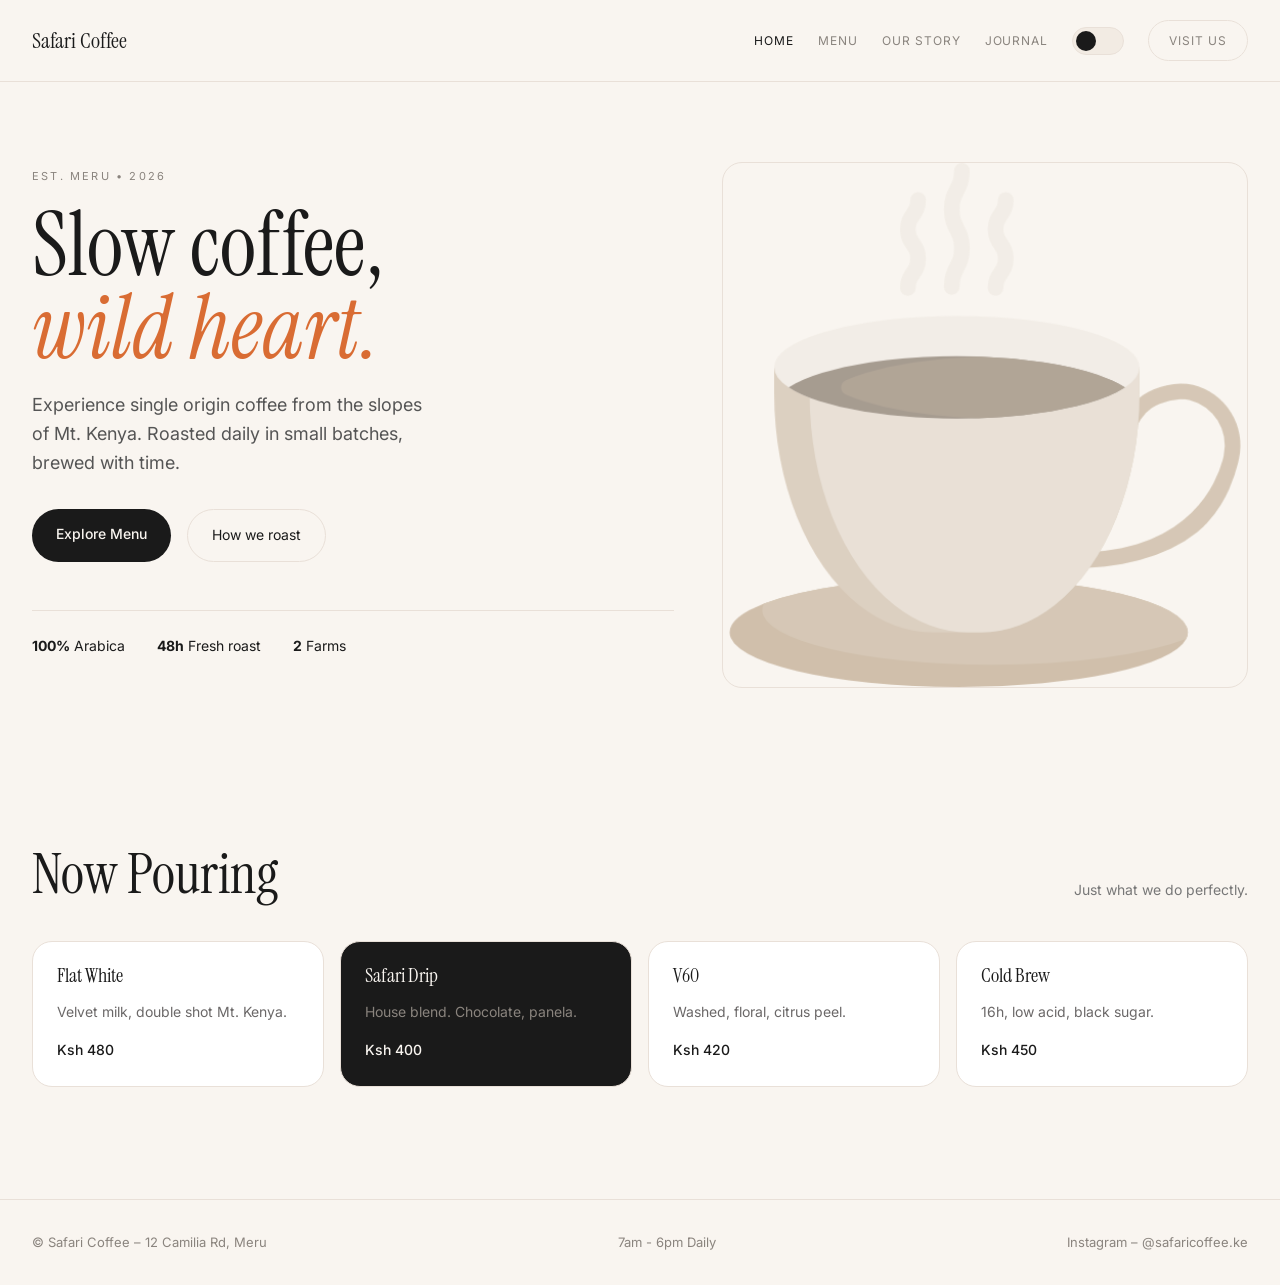
==== safari_coffee/index.html @ 1403e1a3 "initial commit" ====
<!DOCTYPE html>
<html lang="en">
<head>
    <meta charset="UTF-8">
    <meta name="viewport" content="width=device-width, initial-scale=1.0">
    <meta name="description" content="Discover fresh, quality, Mt. Kenya coffee in Meru.">
    <title>Safari Coffee</title>
    <link rel="preconnect" href="https://fonts.googleapis.com">
    <link rel="stylesheet" href="https://fonts.googleapis.com/css2?family=Instrument+Serif:ital@0;1&family=Inter:wght@400;500&display=swap">
    <link rel="stylesheet" href="./static/css/styles.css">
</head>
<body>
    <input type="checkbox" id="theme" class="theme-checkbox">
    <header class="nav">
        <div class="logo">Safari Coffee</div>
        <nav class="nav-links">
            <a href="./index.html" class="active">Home</a>
            <a href="./menu.html">Menu</a>
            <a href="./story.html">Our Story</a>
            <a href="./blog.html">Journal</a>
            <label for="theme" class="theme-toggle" title="Toggle light/dark"></label>
            <a href="./visit.html" class="btn-small">Visit Us</a>
        </nav>
    </header>

    <main class="hero">
        <div class="hero-text">
            <span class="eyebrow">EST. MERU • 2026</span>
            <h1>Slow coffee,<br><em>wild heart.</em></h1>
            <p>Experience single origin coffee from the slopes of Mt. Kenya. Roasted daily in small batches, brewed with time.</p>
            <div class="actions">
                <a class="btn-primary" href="./menu.html">Explore Menu</a>
                <a class="btn-ghost" href="./story.html">How we roast</a>
            </div>
            <div class="stats">
                <div><strong>100%</strong> Arabica</div>
                <div><strong>48h</strong> Fresh roast</div>
                <div><strong>2</strong> Farms</div>
            </div>
        </div>
        <div class="hero-img">
            <img src="./static/images/coffee.png" alt="Coffee">
        </div>
    </main>

    <section id="menu" class="menu">
        <div class="section-head">
            <h2>Now Pouring</h2>
            <p>Just what we do perfectly.</p>
        </div>
        <div class="grid">
            <div class="card">
                <h3>Flat White</h3>
                <p>Velvet milk, double shot Mt. Kenya.</p>
                <span>Ksh 480</span>
            </div>
            <div class="card featured">
                <h3>Safari Drip</h3>
                <p>House blend. Chocolate, panela.</p>
                <span>Ksh 400</span>
            </div>
            <div class="card">
                <h3>V60</h3>
                <p>Washed, floral, citrus peel.</p>
                <span>Ksh 420</span>
            </div>
            <div class="card">
                <h3>Cold Brew</h3>
                <p>16h, low acid, black sugar.</p>
                <span>Ksh 450</span>
            </div>
        </div>
    </section>

    <article class="aside"></article>

    <footer class="footer">
        <div>
            &copy; Safari Coffee – 12 Camilia Rd, Meru
        </div>
        <div>7am - 6pm Daily</div>
        <div>Instagram – @safaricoffee.ke</div>
    </footer>
</body>
</html>
---- safari_coffee/static/css/styles.css ----
:root {
    --bg: #f9f5f0;
    --card: #ffffff;
    --card2: #f2ebe3;
    --text: #1a1a1a;
    --muted: #8a847e;
    --accent: #d96c33;
    --line: #e9e0d8;
    --radius: 20px; 
}

:root:has(#theme:checked) {
    --bg: #0f0f0e;
    --card: #1a1a19;
    --card: #232320;
    --text: #f5f1eb;
    --muted: #9a9590;
    --accent: #e07a47;
    --line: #2a2a28;
}

* {
    margin: 0;
    padding: 0;
    box-sizing: border-box;
}

body {
    background-color: var(--bg);
    color: var(--text);
    font-family: 'Inter', sans-serif;
    line-height: 1.6;
    transition: background 0.3s, color 0.3s;
}

h1, h2, h3 {
    font-family: 'Instrument Serif', serif;
    font-weight: 400;
    line-height: 0.95;
}

a {
    text-decoration: none;
    color: inherit;
}

img {
    display: block;
    width: 100%;
    text-align: center;
    opacity: 0.5;
}

/* toggle */
.theme-checkbox {
    display: none;
}

.theme-toggle {
    width: 52px;
    height: 28px;
    background-color: var(--card2);
    border: 1px solid var(--line);
    border-radius: 999px;
    position: relative;
    cursor: pointer;
    display: flex;
    align-items: center;
    transition: 0.3s;
}

.theme-toggle::after {
    content: ""; /* creates an empty element */
    width: 20px;
    height: 20px; /* set the size of the circular knob to 20 by 20 px */
    background-color: var(--text);
    border-radius: 50%;
    position: absolute;
    left: 3px;
    transition: 0.3s; /* smooth sliding effect */
}

#theme:checked + .nav .theme-toggle::after {
    transform: translateX(24px);
    background-color: var(--accent);
}

.theme-toggle span {
    font-size: 12px;
    position: absolute;
    width: 100%;
    text-align: center;
    opacity: 0.5;
}

/* nav */
.nav {
    position: sticky;
    top: 0;
    z-index: 10;
    display: flex;
    justify-content: space-between;
    align-items: center;
    padding: 20px 32px;
    background-color: color-mix(in srgb, var(--bg) 80%, transparent);
    backdrop-filter: 12px;
    border-bottom: 1px solid var(--line);
}

.logo {
    font-family: 'Instrument Serif', serif;
    font-size: 22px;
}

.nav-links {
    display: flex;
    gap: 24px;
    align-items: center;
    font-size: 12px;
    letter-spacing: 0.08em;
    text-transform: uppercase;
    color: var(--muted);
}

.nav-links a.active, .nav-links a:hover {
    color: var(--text);
}

.btn-small {
    border: 1px solid var(--line);
    padding: 10px 20px;
    border-radius: 999px;
    font-size: 12px;
}

/* hero */
.hero {
    display: grid;
    grid-template-columns: 1.1fr 0.9fr;
    gap: 48px;
    padding: 80px 32px;
    max-width: 1300px;
    margin: 0 auto;
}

.eyebrow {
    font-size: 11px;
    letter-spacing: 0.2em;
    color: var(--muted);
    text-transform: uppercase;
}

.hero h1 {
    font-size: clamp(48px, 7vw, 88px);
    margin: 16px 0 20px;
}

.hero h1 em {
    font-weight: 400;
    color: var(--accent);
}

.hero p {
    max-width: 36ch;
    color: #555;
    font-size: 18px;
}

.hero-img {
    border-radius: var(--radius);
    overflow: hidden;
    min-height: 520px;
    border: 1px solid var(--line);
}

.actions {
    display: flex;
    gap: 16px;
    margin: 32px 0 48px;
}

.btn-primary {
    background-color: var(--text);
    color: var(--bg);
    padding: 14px 24px;
    border-radius: 999px;
    font-size: 14px;
    font-weight: 500;
    transition: 0.2s;
}

.btn-ghost {
    border: 1px solid var(--line);
    padding: 14px 24px;
    border-radius: 999px;
    font-size: 14px;
}

.stats {
    display: flex;
    gap: 32px;
    border-top: 1px solid var(--line);
    padding-top: 24px;
    font-size: 14px;
}


/* menu */
section {
    padding: 80px 32px;
    max-width: 1300px;
    margin: 0 auto;
}

.section-head {
    display: flex;
    justify-content: space-between;
    align-items: end;
    margin-bottom: 40px;
}

.section-head h2 {
    font-size: clamp(32px, 5vw, 56px);
}

.section-head p {
    color: #777;
    max-width: 24ch;
    font-size: 14px;
    text-align: right;
}

.grid {
    display: grid;
    grid-template-columns: repeat(4, 1fr);
    gap: 16px;
}
.card {
    background-color: var(--card);
    border: 1px solid var(--line);
    padding: 24px;
    border-radius: var(--radius);
    display: flex;
    flex-direction: column;
    gap: 16px;
    transition: 0.2s;
}

.card h3 {
    font-size: 20px;
}

.card p {
    font-size: 14px;
    color: #6b6868;
    flex: 1;
}

.card span {
    font-size: 14px;
    font-weight: 500;
}

.card.featured {
    background-color: var(--text);
    color: var(--bg);
}

.card.featured p {
    color: var(--muted);
}

/* blog */
.blog-grid {
    display: grid;
    grid-template-columns: repeat(3, 1fr);
    gap: 16px;
}

.blog-card {
    border-radius: var(--radius);
    overflow: hidden;
    background-color: var(--card);
    border: 1px solid var(--line);
}

.blog-card img {
    height: 240px;
}

/* footer */
.footer {
    display: flex;
    justify-content: space-between;
    padding: 32px;
    font-size: 13px;
    border-top: 1px solid var(--line);
    color: var(--muted);
    margin-top: 32px;
}

/* responsive */
@media(max-width:900px) {
    .hero {
        grid-template-columns: 1fr;
        padding: 32px 16px;
        gap: 24px;
    }

    .hero-img {
        min-height: 360px;
    }

    .section {
        padding: 48px 16px;
    }

    .grid, .blog-grid {
        grid-template-columns: 1fr 1fr;
    }

    .section-head {
        flex-direction: column;
        align-items: start;
        gap: 8px;
    }

    .section-head p {
        text-align: left;
    }

    .nav {
        padding: 16px;
    }

    .footer {
        flex-direction: column;
        gap: 16px;
    }
}

@media (max-width:600px) {
    .grid, .blog-grid {
        grid-template-columns: 1fr;
    }
}
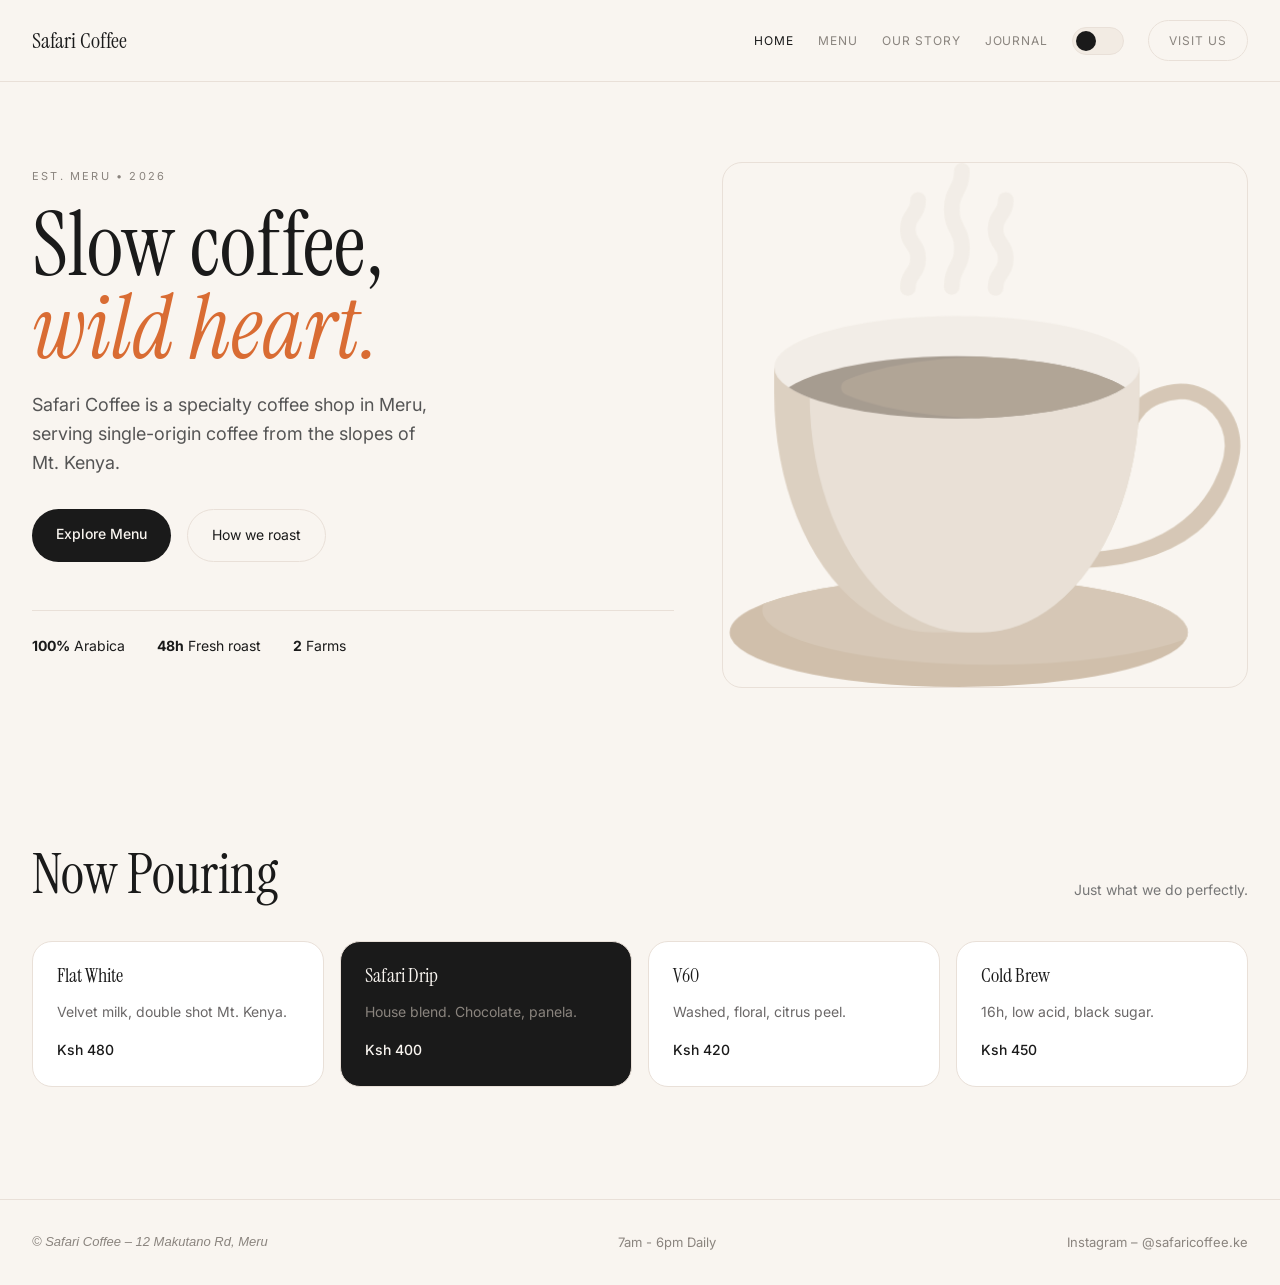
==== commit 5a99bd24: "semantic HTML" ====
--- a/safari_coffee/index.html
+++ b/safari_coffee/index.html
@@ -4,7 +4,7 @@
     <meta charset="UTF-8">
     <meta name="viewport" content="width=device-width, initial-scale=1.0">
     <meta name="description" content="Discover fresh, quality, Mt. Kenya coffee in Meru.">
-    <title>Safari Coffee</title>
+    <title>Safari Coffee | Mt. Kenya Coffee in Meru</title>
     <link rel="preconnect" href="https://fonts.googleapis.com">
     <link rel="stylesheet" href="https://fonts.googleapis.com/css2?family=Instrument+Serif:ital@0;1&family=Inter:wght@400;500&display=swap">
     <link rel="stylesheet" href="./static/css/styles.css">
@@ -27,7 +27,9 @@
         <div class="hero-text">
             <span class="eyebrow">EST. MERU • 2026</span>
             <h1>Slow coffee,<br><em>wild heart.</em></h1>
-            <p>Experience single origin coffee from the slopes of Mt. Kenya. Roasted daily in small batches, brewed with time.</p>
+            <p>Safari Coffee is a specialty coffee shop in Meru,
+                serving single-origin coffee from the slopes of Mt. Kenya.
+            </p>
             <div class="actions">
                 <a class="btn-primary" href="./menu.html">Explore Menu</a>
                 <a class="btn-ghost" href="./story.html">How we roast</a>
@@ -39,7 +41,7 @@
             </div>
         </div>
         <div class="hero-img">
-            <img src="./static/images/coffee.png" alt="Coffee">
+            <img src="./static/images/coffee.png" alt="Cup of freshly brewed Mt. Kenya coffee">
         </div>
     </main>
 
@@ -72,13 +74,11 @@
         </div>
     </section>
 
-    <article class="aside"></article>
-
     <footer class="footer">
-        <div>
-            &copy; Safari Coffee – 12 Camilia Rd, Meru
-        </div>
-        <div>7am - 6pm Daily</div>
+        <address>
+            &copy; Safari Coffee – 12 Makutano Rd, Meru
+        </address>
+        <p>7am - 6pm Daily</p>
         <div>Instagram – @safaricoffee.ke</div>
     </footer>
 </body>
--- a/safari_coffee/static/css/styles.css
+++ b/safari_coffee/static/css/styles.css
@@ -235,6 +235,7 @@
     grid-template-columns: repeat(4, 1fr);
     gap: 16px;
 }
+
 .card {
     background-color: var(--card);
     border: 1px solid var(--line);
@@ -286,6 +287,66 @@
 
 .blog-card img {
     height: 240px;
+}
+
+.blog-card div {
+    padding: 20px;
+}
+
+/* our story */
+#story {
+    display: grid;
+    grid-template-columns: 1fr 1fr;
+    gap: 24px;
+}
+
+.story-heading {
+    font-size: clamp(36px, 5vw, 64px);
+    margin-top: 16px;
+}
+
+.story-heading em {
+    color: var(--accent);
+}
+
+.story-container {
+    padding-top: 36px;
+}
+
+.story-container p {
+    color: var(--muted);
+    font-size: 18px;
+}
+
+.specs-container {
+    margin-top: 32px;
+    border-top: 1px solid var(--line);
+    padding-top: 24px;
+    display: flex;
+    gap: 32px;
+    font-size: 13px;
+}
+
+.farm-specs span {
+    color: var(--muted);
+}
+
+
+/*visit/contact us */
+.form {
+    max-width: 520px;
+    display: grid;
+    gap: 16px;
+    margin-top: 32px;
+}
+
+.input {
+    background-color: var(--card);
+    border: 1px solid var(--line);
+    border-radius: 12px;
+    padding: 14px 16px;
+    color: var(--text);
+    width: 100%;
 }
 
 /* footer */
